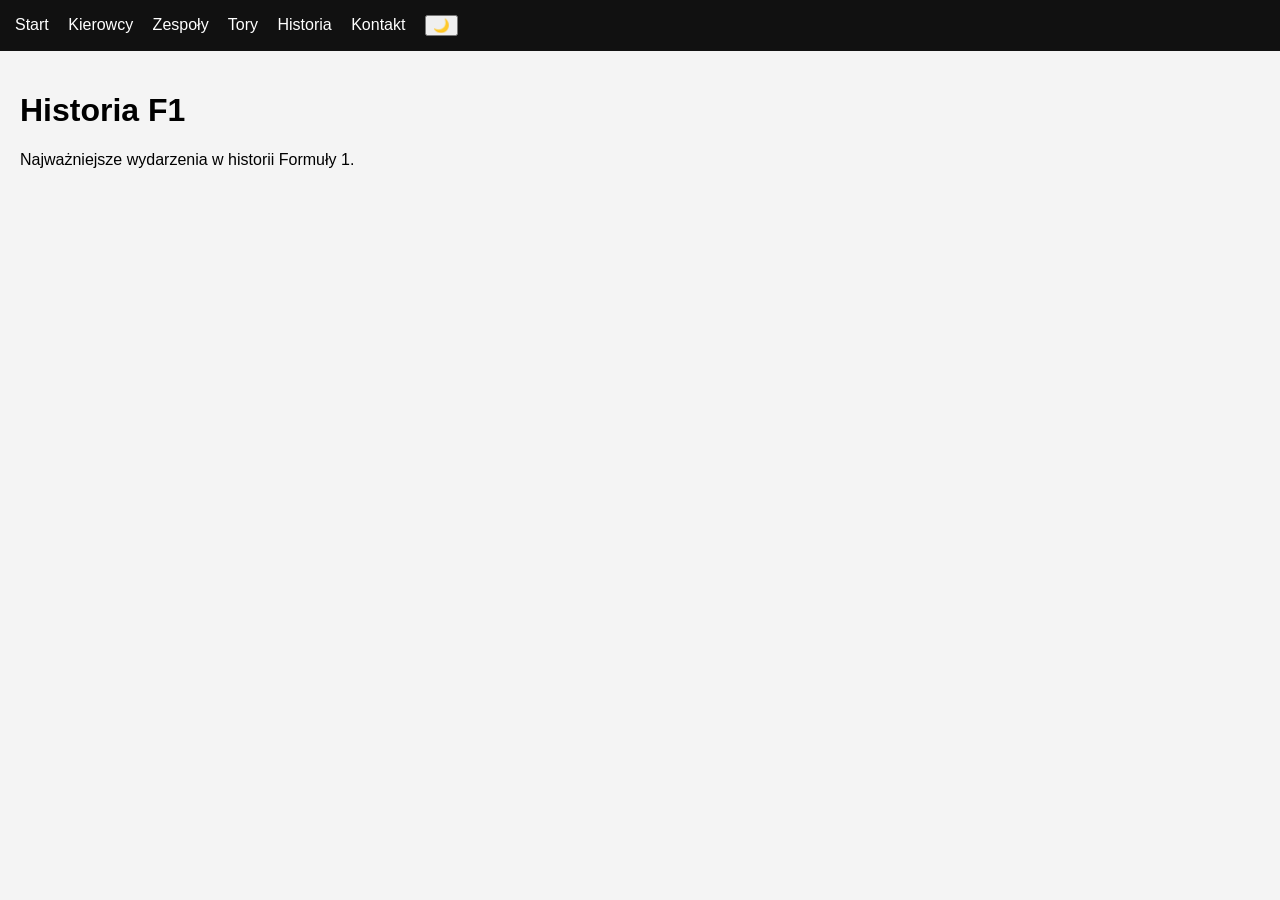
==== F1-Hub/historia.html @ 5d3ff82e "Add files via upload" ====
<!DOCTYPE html>
<html lang="pl">
<head>
<meta charset="UTF-8">
<meta name="viewport" content="width=device-width, initial-scale=1.0">
<title>Historia</title>
<link rel="stylesheet" href="css/style.css">
</head>
<body>
<nav>
<a href="index.html">Start</a>
<a href="kierowcy.html">Kierowcy</a>
<a href="zespoly.html">Zespoły</a>
<a href="tory.html">Tory</a>
<a href="historia.html">Historia</a>
<a href="kontakt.html">Kontakt</a>
<button id="themeBtn">🌙</button>
</nav>
<main>
<h1>Historia F1</h1>
<p>Najważniejsze wydarzenia w historii Formuły 1.</p>
</main>
<script src="js/main.js"></script>
</body>
</html>
---- F1-Hub/css/style.css ----
body{font-family:Arial,sans-serif;margin:0;background:#f4f4f4}
nav{background:#111;padding:15px}
nav a,nav button{color:white;margin-right:15px;text-decoration:none}
main{padding:20px}
.dark{background:#222;color:#fff}
table{border-collapse:collapse;width:100%}
td,th{border:1px solid #ccc;padding:8px}
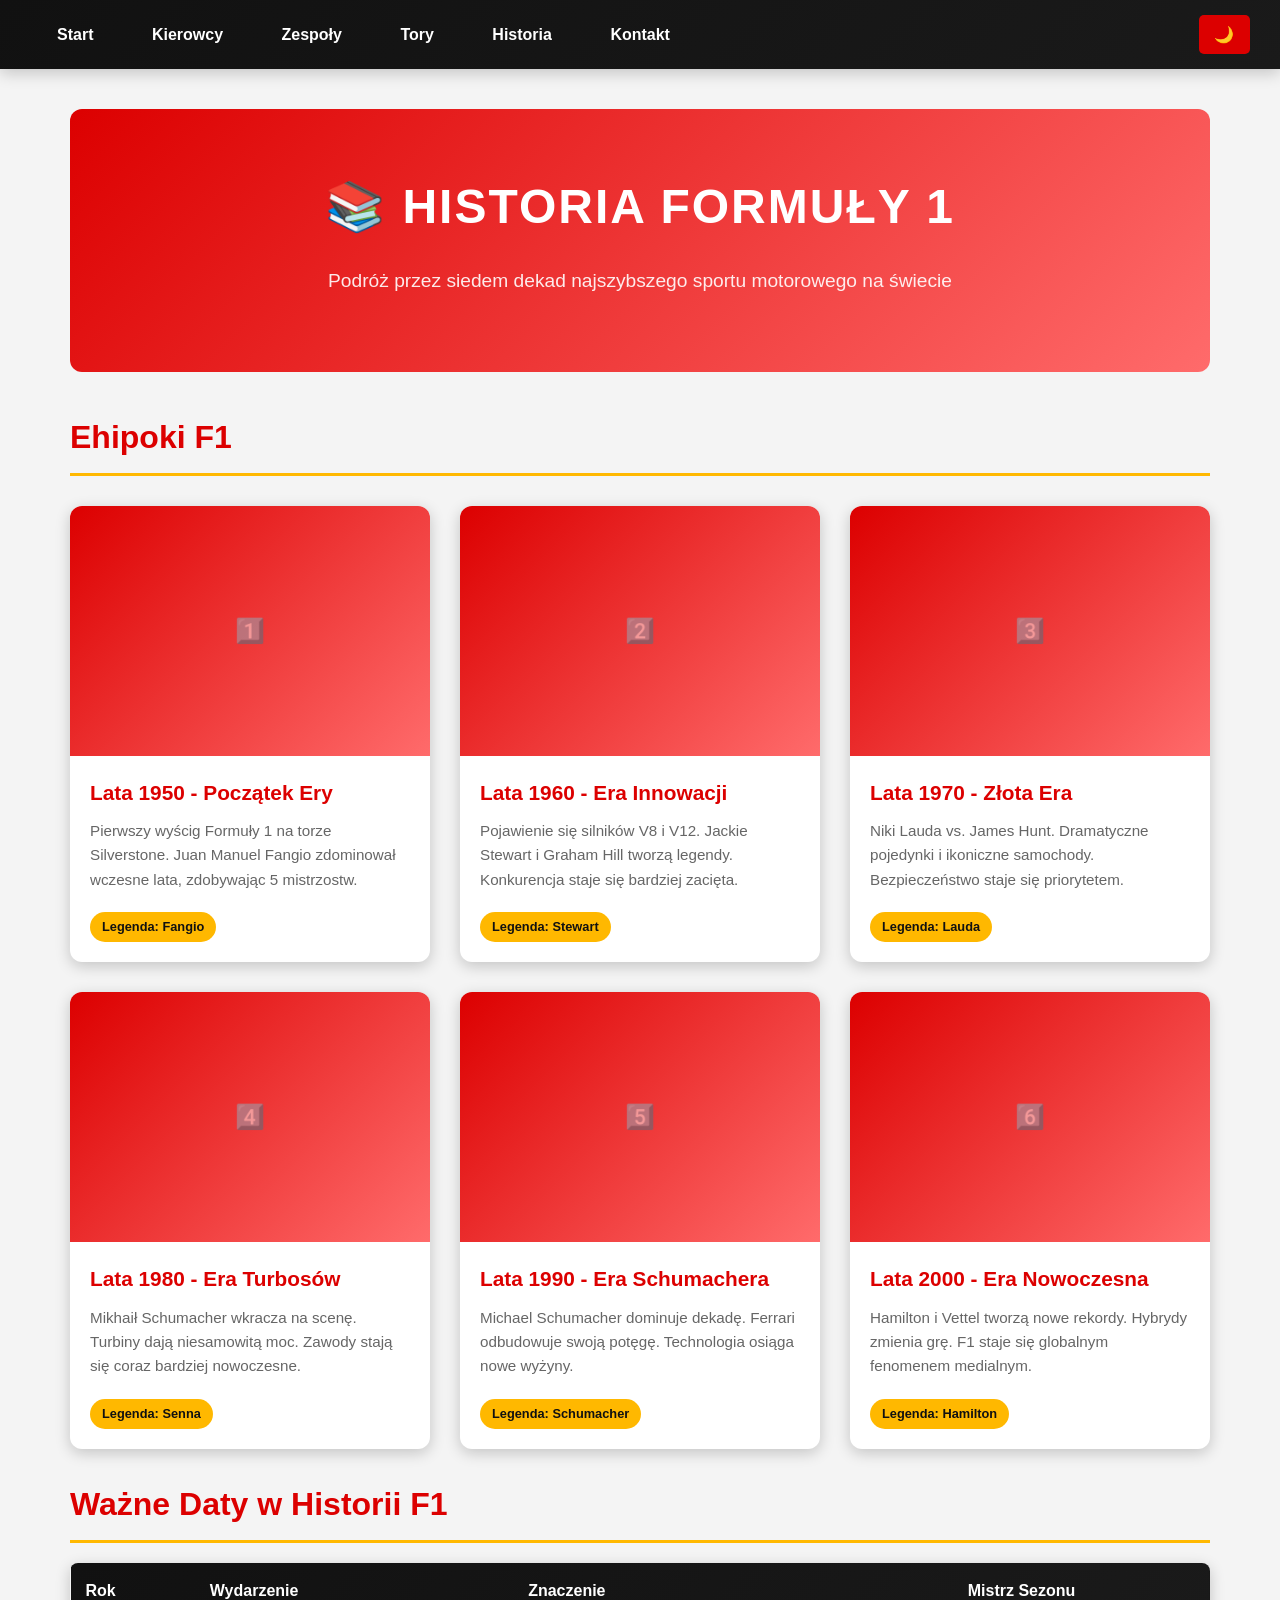
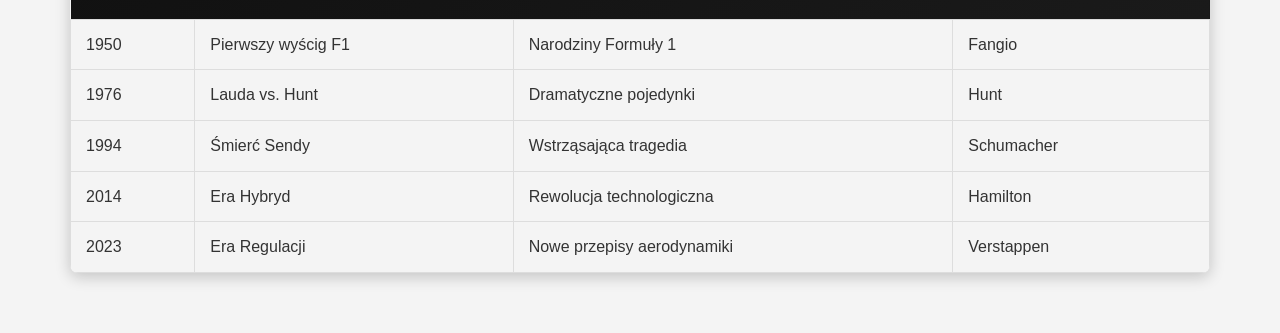
==== commit 535e48fc: "📚 Zaktualizowana strona Historia z 6 kartami na obrazki (1.jpg - 6.jpg)" ====
--- a/F1-Hub/historia.html
+++ b/F1-Hub/historia.html
@@ -1,25 +1,160 @@
 <!DOCTYPE html>
 <html lang="pl">
 <head>
-<meta charset="UTF-8">
-<meta name="viewport" content="width=device-width, initial-scale=1.0">
-<title>Historia</title>
-<link rel="stylesheet" href="css/style.css">
+  <meta charset="UTF-8">
+  <meta name="viewport" content="width=device-width, initial-scale=1.0">
+  <title>Historia F1</title>
+  <link rel="stylesheet" href="css/style.css">
 </head>
 <body>
-<nav>
-<a href="index.html">Start</a>
-<a href="kierowcy.html">Kierowcy</a>
-<a href="zespoly.html">Zespoły</a>
-<a href="tory.html">Tory</a>
-<a href="historia.html">Historia</a>
-<a href="kontakt.html">Kontakt</a>
-<button id="themeBtn">🌙</button>
-</nav>
-<main>
-<h1>Historia F1</h1>
-<p>Najważniejsze wydarzenia w historii Formuły 1.</p>
-</main>
-<script src="js/main.js"></script>
+  <nav>
+    <div>
+      <a href="index.html">Start</a>
+      <a href="kierowcy.html">Kierowcy</a>
+      <a href="zespoly.html">Zespoły</a>
+      <a href="tory.html">Tory</a>
+      <a href="historia.html">Historia</a>
+      <a href="kontakt.html">Kontakt</a>
+    </div>
+    <button id="themeBtn">🌙</button>
+  </nav>
+
+  <main>
+    <section class="hero">
+      <h1>📚 Historia Formuły 1</h1>
+      <p>Podróż przez siedem dekad najszybszego sportu motorowego na świecie</p>
+    </section>
+
+    <section>
+      <h2>Ehipoki F1</h2>
+      <div class="container-grid">
+        <!-- EPOKA 1 -->
+        <div class="card">
+          <div class="card-image">
+            <img src="images/historia/1.jpg" alt="Epoka 1950s" onerror="this.style.display='none'">
+            <div class="image-placeholder" id="placeholder-h1">1️⃣</div>
+          </div>
+          <div class="card-content">
+            <h3>Lata 1950 - Początek Ery</h3>
+            <p>Pierwszy wyścig Formuły 1 na torze Silverstone. Juan Manuel Fangio zdominował wczesne lata, zdobywając 5 mistrzostw.</p>
+            <span class="card-tag">Legenda: Fangio</span>
+          </div>
+        </div>
+
+        <!-- EPOKA 2 -->
+        <div class="card">
+          <div class="card-image">
+            <img src="images/historia/2.jpg" alt="Epoka 1960s" onerror="this.style.display='none'">
+            <div class="image-placeholder" id="placeholder-h2">2️⃣</div>
+          </div>
+          <div class="card-content">
+            <h3>Lata 1960 - Era Innowacji</h3>
+            <p>Pojawienie się silników V8 i V12. Jackie Stewart i Graham Hill tworzą legendy. Konkurencja staje się bardziej zacięta.</p>
+            <span class="card-tag">Legenda: Stewart</span>
+          </div>
+        </div>
+
+        <!-- EPOKA 3 -->
+        <div class="card">
+          <div class="card-image">
+            <img src="images/historia/3.jpg" alt="Epoka 1970s" onerror="this.style.display='none'">
+            <div class="image-placeholder" id="placeholder-h3">3️⃣</div>
+          </div>
+          <div class="card-content">
+            <h3>Lata 1970 - Złota Era</h3>
+            <p>Niki Lauda vs. James Hunt. Dramatyczne pojedynki i ikoniczne samochody. Bezpieczeństwo staje się priorytetem.</p>
+            <span class="card-tag">Legenda: Lauda</span>
+          </div>
+        </div>
+
+        <!-- EPOKA 4 -->
+        <div class="card">
+          <div class="card-image">
+            <img src="images/historia/4.jpg" alt="Epoka 1980s" onerror="this.style.display='none'">
+            <div class="image-placeholder" id="placeholder-h4">4️⃣</div>
+          </div>
+          <div class="card-content">
+            <h3>Lata 1980 - Era Turbosów</h3>
+            <p>Mikhaił Schumacher wkracza na scenę. Turbiny dają niesamowitą moc. Zawody stają się coraz bardziej nowoczesne.</p>
+            <span class="card-tag">Legenda: Senna</span>
+          </div>
+        </div>
+
+        <!-- EPOKA 5 -->
+        <div class="card">
+          <div class="card-image">
+            <img src="images/historia/5.jpg" alt="Epoka 1990s" onerror="this.style.display='none'">
+            <div class="image-placeholder" id="placeholder-h5">5️⃣</div>
+          </div>
+          <div class="card-content">
+            <h3>Lata 1990 - Era Schumachera</h3>
+            <p>Michael Schumacher dominuje dekadę. Ferrari odbudowuje swoją potęgę. Technologia osiąga nowe wyżyny.</p>
+            <span class="card-tag">Legenda: Schumacher</span>
+          </div>
+        </div>
+
+        <!-- EPOKA 6 -->
+        <div class="card">
+          <div class="card-image">
+            <img src="images/historia/6.jpg" alt="Epoka 2000s" onerror="this.style.display='none'">
+            <div class="image-placeholder" id="placeholder-h6">6️⃣</div>
+          </div>
+          <div class="card-content">
+            <h3>Lata 2000 - Era Nowoczesna</h3>
+            <p>Hamilton i Vettel tworzą nowe rekordy. Hybrydy zmienia grę. F1 staje się globalnym fenomenem medialnym.</p>
+            <span class="card-tag">Legenda: Hamilton</span>
+          </div>
+        </div>
+      </div>
+    </section>
+
+    <section>
+      <h2>Ważne Daty w Historii F1</h2>
+      <table>
+        <thead>
+          <tr>
+            <th>Rok</th>
+            <th>Wydarzenie</th>
+            <th>Znaczenie</th>
+            <th>Mistrz Sezonu</th>
+          </tr>
+        </thead>
+        <tbody>
+          <tr>
+            <td>1950</td>
+            <td>Pierwszy wyścig F1</td>
+            <td>Narodziny Formuły 1</td>
+            <td>Fangio</td>
+          </tr>
+          <tr>
+            <td>1976</td>
+            <td>Lauda vs. Hunt</td>
+            <td>Dramatyczne pojedynki</td>
+            <td>Hunt</td>
+          </tr>
+          <tr>
+            <td>1994</td>
+            <td>Śmierć Sendy</td>
+            <td>Wstrząsająca tragedia</td>
+            <td>Schumacher</td>
+          </tr>
+          <tr>
+            <td>2014</td>
+            <td>Era Hybryd</td>
+            <td>Rewolucja technologiczna</td>
+            <td>Hamilton</td>
+          </tr>
+          <tr>
+            <td>2023</td>
+            <td>Era Regulacji</td>
+            <td>Nowe przepisy aerodynamiki</td>
+            <td>Verstappen</td>
+          </tr>
+        </tbody>
+      </table>
+    </section>
+  </main>
+
+  <script src="js/main.js"></script>
 </body>
-</html>+</html>
--- a/F1-Hub/css/style.css
+++ b/F1-Hub/css/style.css
@@ -1,8 +1,642 @@
-
-body{font-family:Arial,sans-serif;margin:0;background:#f4f4f4}
-nav{background:#111;padding:15px}
-nav a,nav button{color:white;margin-right:15px;text-decoration:none}
-main{padding:20px}
-.dark{background:#222;color:#fff}
-table{border-collapse:collapse;width:100%}
-td,th{border:1px solid #ccc;padding:8px}
+/* ============================================
+   ZMIENNE I KOLORY
+   ============================================ */
+:root {
+  --primary: #dc0000;
+  --dark: #111111;
+  --light: #f4f4f4;
+  --text-dark: #333333;
+  --text-light: #ffffff;
+  --accent: #ffb800;
+  --shadow: 0 4px 15px rgba(0, 0, 0, 0.2);
+  --shadow-hover: 0 8px 25px rgba(220, 0, 0, 0.3);
+}
+
+/* ============================================
+   RESET I PODSTAWOWE STYLE
+   ============================================ */
+* {
+  margin: 0;
+  padding: 0;
+  box-sizing: border-box;
+}
+
+body {
+  font-family: 'Arial', sans-serif;
+  background-color: var(--light);
+  color: var(--text-dark);
+  line-height: 1.6;
+  transition: background-color 0.3s ease, color 0.3s ease;
+}
+
+body.dark {
+  background-color: var(--dark);
+  color: var(--text-light);
+}
+
+/* ============================================
+   NAWIGACJA
+   ============================================ */
+nav {
+  background: linear-gradient(135deg, var(--dark) 0%, #1a1a1a 100%);
+  padding: 15px 30px;
+  display: flex;
+  justify-content: space-between;
+  align-items: center;
+  flex-wrap: wrap;
+  box-shadow: var(--shadow);
+  position: sticky;
+  top: 0;
+  z-index: 1000;
+}
+
+nav a {
+  color: var(--text-light);
+  text-decoration: none;
+  margin: 0 15px;
+  font-weight: bold;
+  padding: 8px 12px;
+  border-radius: 5px;
+  transition: all 0.3s ease;
+  position: relative;
+}
+
+nav a::after {
+  content: '';
+  position: absolute;
+  bottom: 0;
+  left: 0;
+  width: 0;
+  height: 2px;
+  background-color: var(--primary);
+  transition: width 0.3s ease;
+}
+
+nav a:hover {
+  color: var(--accent);
+  transform: translateY(-3px);
+}
+
+nav a:hover::after {
+  width: 100%;
+}
+
+nav button {
+  background: var(--primary);
+  color: var(--text-light);
+  border: none;
+  padding: 10px 15px;
+  border-radius: 5px;
+  font-size: 16px;
+  cursor: pointer;
+  transition: all 0.3s ease;
+}
+
+nav button:hover {
+  background: var(--accent);
+  transform: rotate(20deg);
+}
+
+/* ============================================
+   RESPONSIVE NAV
+   ============================================ */
+@media (max-width: 768px) {
+  nav {
+    flex-direction: column;
+    gap: 10px;
+  }
+
+  nav a {
+    margin: 5px 10px;
+  }
+}
+
+/* ============================================
+   GŁÓWNY LAYOUT
+   ============================================ */
+main {
+  padding: 40px 30px;
+  max-width: 1200px;
+  margin: 0 auto;
+  animation: fadeIn 0.6s ease-in;
+}
+
+@keyframes fadeIn {
+  from {
+    opacity: 0;
+    transform: translateY(20px);
+  }
+  to {
+    opacity: 1;
+    transform: translateY(0);
+  }
+}
+
+h1 {
+  font-size: 2.5rem;
+  color: var(--primary);
+  margin-bottom: 10px;
+  text-transform: uppercase;
+  letter-spacing: 2px;
+  animation: slideInDown 0.6s ease-out;
+}
+
+h2 {
+  font-size: 2rem;
+  color: var(--primary);
+  margin: 30px 0 20px 0;
+  border-bottom: 3px solid var(--accent);
+  padding-bottom: 10px;
+  animation: slideInLeft 0.6s ease-out;
+}
+
+h3 {
+  font-size: 1.3rem;
+  color: var(--text-dark);
+  margin: 15px 0;
+}
+
+body.dark h3 {
+  color: var(--accent);
+}
+
+p {
+  font-size: 1rem;
+  margin-bottom: 15px;
+  color: #666;
+}
+
+body.dark p {
+  color: #ccc;
+}
+
+/* ============================================
+   ANIMACJE
+   ============================================ */
+@keyframes slideInDown {
+  from {
+    opacity: 0;
+    transform: translateY(-30px);
+  }
+  to {
+    opacity: 1;
+    transform: translateY(0);
+  }
+}
+
+@keyframes slideInLeft {
+  from {
+    opacity: 0;
+    transform: translateX(-30px);
+  }
+  to {
+    opacity: 1;
+    transform: translateX(0);
+  }
+}
+
+@keyframes slideInRight {
+  from {
+    opacity: 0;
+    transform: translateX(30px);
+  }
+  to {
+    opacity: 1;
+    transform: translateX(0);
+  }
+}
+
+@keyframes pulse {
+  0%, 100% {
+    transform: scale(1);
+  }
+  50% {
+    transform: scale(1.05);
+  }
+}
+
+@keyframes glow {
+  0%, 100% {
+    box-shadow: 0 0 10px rgba(220, 0, 0, 0.3);
+  }
+  50% {
+    box-shadow: 0 0 20px rgba(220, 0, 0, 0.6);
+  }
+}
+
+/* ============================================
+   SEKCJE KART (TORY, KIEROWCY, ZESPOŁY)
+   ============================================ */
+.container-grid {
+  display: grid;
+  grid-template-columns: repeat(auto-fit, minmax(300px, 1fr));
+  gap: 30px;
+  margin-top: 30px;
+}
+
+.card {
+  background: white;
+  border-radius: 12px;
+  overflow: hidden;
+  box-shadow: var(--shadow);
+  transition: all 0.3s ease;
+  cursor: pointer;
+  animation: fadeIn 0.6s ease-out;
+}
+
+body.dark .card {
+  background: #1a1a1a;
+}
+
+.card:hover {
+  transform: translateY(-10px);
+  box-shadow: var(--shadow-hover);
+  animation: pulse 0.5s ease-in-out;
+}
+
+/* ============================================
+   OBRAZKI W KARTACH
+   ============================================ */
+.card-image {
+  width: 100%;
+  height: 250px;
+  background: linear-gradient(135deg, #dc0000 0%, #ff6b6b 100%);
+  display: flex;
+  align-items: center;
+  justify-content: center;
+  font-size: 3rem;
+  color: rgba(255, 255, 255, 0.3);
+  position: relative;
+  overflow: hidden;
+}
+
+.card-image img {
+  width: 100%;
+  height: 100%;
+  object-fit: cover;
+  transition: transform 0.3s ease, filter 0.3s ease;
+}
+
+.card:hover .card-image img {
+  transform: scale(1.1);
+  filter: brightness(1.1);
+}
+
+.card-image-placeholder {
+  font-size: 2rem;
+  font-weight: bold;
+}
+
+/* ============================================
+   ZAWARTOŚĆ KARTY
+   ============================================ */
+.card-content {
+  padding: 20px;
+}
+
+.card-content h3 {
+  margin: 0 0 10px 0;
+  color: var(--primary);
+}
+
+.card-content p {
+  font-size: 0.95rem;
+  margin: 10px 0;
+}
+
+.card-tag {
+  display: inline-block;
+  background-color: var(--accent);
+  color: var(--dark);
+  padding: 5px 12px;
+  border-radius: 20px;
+  font-size: 0.8rem;
+  font-weight: bold;
+  margin-top: 10px;
+  transition: all 0.3s ease;
+}
+
+.card-tag:hover {
+  background-color: var(--primary);
+  color: white;
+  transform: scale(1.1);
+}
+
+/* ============================================
+   TABELE
+   ============================================ */
+table {
+  width: 100%;
+  border-collapse: collapse;
+  margin: 20px 0;
+  box-shadow: var(--shadow);
+  border-radius: 8px;
+  overflow: hidden;
+}
+
+thead {
+  background: linear-gradient(135deg, var(--dark) 0%, #1a1a1a 100%);
+  color: var(--text-light);
+}
+
+th {
+  padding: 15px;
+  text-align: left;
+  font-weight: bold;
+  border: none;
+}
+
+td {
+  padding: 12px 15px;
+  border: 1px solid #ddd;
+  transition: all 0.3s ease;
+}
+
+body.dark td {
+  border-color: #333;
+}
+
+tr:hover {
+  background-color: rgba(220, 0, 0, 0.1);
+}
+
+body.dark tr:hover {
+  background-color: rgba(220, 0, 0, 0.2);
+}
+
+/* ============================================
+   FORMULARZ KONTAKTOWY
+   ============================================ */
+.contact-form {
+  max-width: 600px;
+  margin: 30px auto;
+  background: white;
+  padding: 30px;
+  border-radius: 12px;
+  box-shadow: var(--shadow);
+}
+
+body.dark .contact-form {
+  background: #1a1a1a;
+}
+
+.form-group {
+  margin-bottom: 20px;
+}
+
+label {
+  display: block;
+  margin-bottom: 5px;
+  font-weight: bold;
+  color: var(--text-dark);
+}
+
+body.dark label {
+  color: var(--text-light);
+}
+
+input,
+textarea {
+  width: 100%;
+  padding: 12px;
+  border: 2px solid #ddd;
+  border-radius: 6px;
+  font-family: Arial, sans-serif;
+  font-size: 1rem;
+  transition: all 0.3s ease;
+}
+
+body.dark input,
+body.dark textarea {
+  background: #222;
+  color: var(--text-light);
+  border-color: #444;
+}
+
+input:focus,
+textarea:focus {
+  outline: none;
+  border-color: var(--primary);
+  box-shadow: 0 0 8px rgba(220, 0, 0, 0.3);
+}
+
+button {
+  background: linear-gradient(135deg, var(--primary) 0%, #ff6b6b 100%);
+  color: white;
+  padding: 12px 30px;
+  border: none;
+  border-radius: 6px;
+  font-size: 1rem;
+  font-weight: bold;
+  cursor: pointer;
+  transition: all 0.3s ease;
+  text-transform: uppercase;
+  letter-spacing: 1px;
+}
+
+button:hover {
+  transform: translateY(-3px);
+  box-shadow: 0 8px 15px rgba(220, 0, 0, 0.4);
+}
+
+button:active {
+  transform: translateY(-1px);
+}
+
+/* ============================================
+   LICZNIK ODLICZAJĄCY
+   ============================================ */
+#countdown {
+  font-size: 1.2rem;
+  background: linear-gradient(135deg, var(--primary) 0%, var(--accent) 100%);
+  color: white;
+  padding: 20px;
+  border-radius: 8px;
+  text-align: center;
+  font-weight: bold;
+  animation: glow 2s ease-in-out infinite;
+}
+
+/* ============================================
+   SEKCJA HEROŚSKA
+   ============================================ */
+.hero {
+  background: linear-gradient(135deg, var(--primary) 0%, #ff6b6b 100%);
+  color: white;
+  padding: 60px 30px;
+  text-align: center;
+  border-radius: 12px;
+  margin-bottom: 40px;
+  animation: fadeIn 0.8s ease-out;
+}
+
+.hero h1 {
+  color: white;
+  font-size: 3rem;
+  margin-bottom: 20px;
+}
+
+.hero p {
+  font-size: 1.2rem;
+  color: rgba(255, 255, 255, 0.9);
+}
+
+/* ============================================
+   GALERIA OBRAZKÓW
+   ============================================ */
+.gallery {
+  display: grid;
+  grid-template-columns: repeat(auto-fit, minmax(250px, 1fr));
+  gap: 20px;
+  margin: 30px 0;
+}
+
+.gallery-item {
+  position: relative;
+  overflow: hidden;
+  border-radius: 8px;
+  box-shadow: var(--shadow);
+  transition: all 0.3s ease;
+  cursor: pointer;
+  height: 250px;
+}
+
+.gallery-item:hover {
+  transform: scale(1.05);
+  box-shadow: var(--shadow-hover);
+}
+
+.gallery-item img {
+  width: 100%;
+  height: 100%;
+  object-fit: cover;
+  transition: transform 0.3s ease;
+}
+
+.gallery-item:hover img {
+  transform: scale(1.1);
+}
+
+/* ============================================
+   PLACEHOLDER DLA OBRAZKÓW
+   ============================================ */
+.image-placeholder {
+  width: 100%;
+  height: 100%;
+  display: flex;
+  align-items: center;
+  justify-content: center;
+  font-weight: bold;
+  font-size: 1.5rem;
+  background: linear-gradient(135deg, #dc0000 0%, #ff6b6b 100%);
+  color: rgba(255, 255, 255, 0.5);
+  text-align: center;
+}
+
+/* ============================================
+   RESPONSYWNOŚĆ
+   ============================================ */
+@media (max-width: 768px) {
+  h1 {
+    font-size: 1.8rem;
+  }
+
+  h2 {
+    font-size: 1.5rem;
+  }
+
+  main {
+    padding: 20px 15px;
+  }
+
+  .container-grid {
+    grid-template-columns: 1fr;
+    gap: 20px;
+  }
+
+  .hero {
+    padding: 40px 20px;
+  }
+
+  .hero h1 {
+    font-size: 2rem;
+  }
+
+  table {
+    font-size: 0.9rem;
+  }
+
+  th,
+  td {
+    padding: 10px;
+  }
+
+  .contact-form {
+    padding: 20px;
+  }
+}
+
+@media (max-width: 480px) {
+  h1 {
+    font-size: 1.5rem;
+  }
+
+  h2 {
+    font-size: 1.2rem;
+  }
+
+  nav a {
+    margin: 5px 8px;
+    font-size: 0.9rem;
+  }
+
+  .card-image {
+    height: 200px;
+  }
+
+  .hero h1 {
+    font-size: 1.5rem;
+  }
+
+  .hero p {
+    font-size: 1rem;
+  }
+}
+
+/* ============================================
+   TRYB CIEMNY - DODATKOWE STYLE
+   ============================================ */
+.dark {
+  background: #222;
+  color: #fff;
+}
+
+/* ============================================
+   TOOLTIP / ETYKIETA NA HOVER
+   ============================================ */
+.tooltip {
+  position: relative;
+  display: inline-block;
+}
+
+.tooltip .tooltiptext {
+  visibility: hidden;
+  background-color: var(--primary);
+  color: white;
+  text-align: center;
+  border-radius: 6px;
+  padding: 8px 12px;
+  position: absolute;
+  z-index: 1;
+  bottom: 125%;
+  left: 50%;
+  margin-left: -60px;
+  opacity: 0;
+  transition: opacity 0.3s;
+  white-space: nowrap;
+}
+
+.tooltip:hover .tooltiptext {
+  visibility: visible;
+  opacity: 1;
+}
